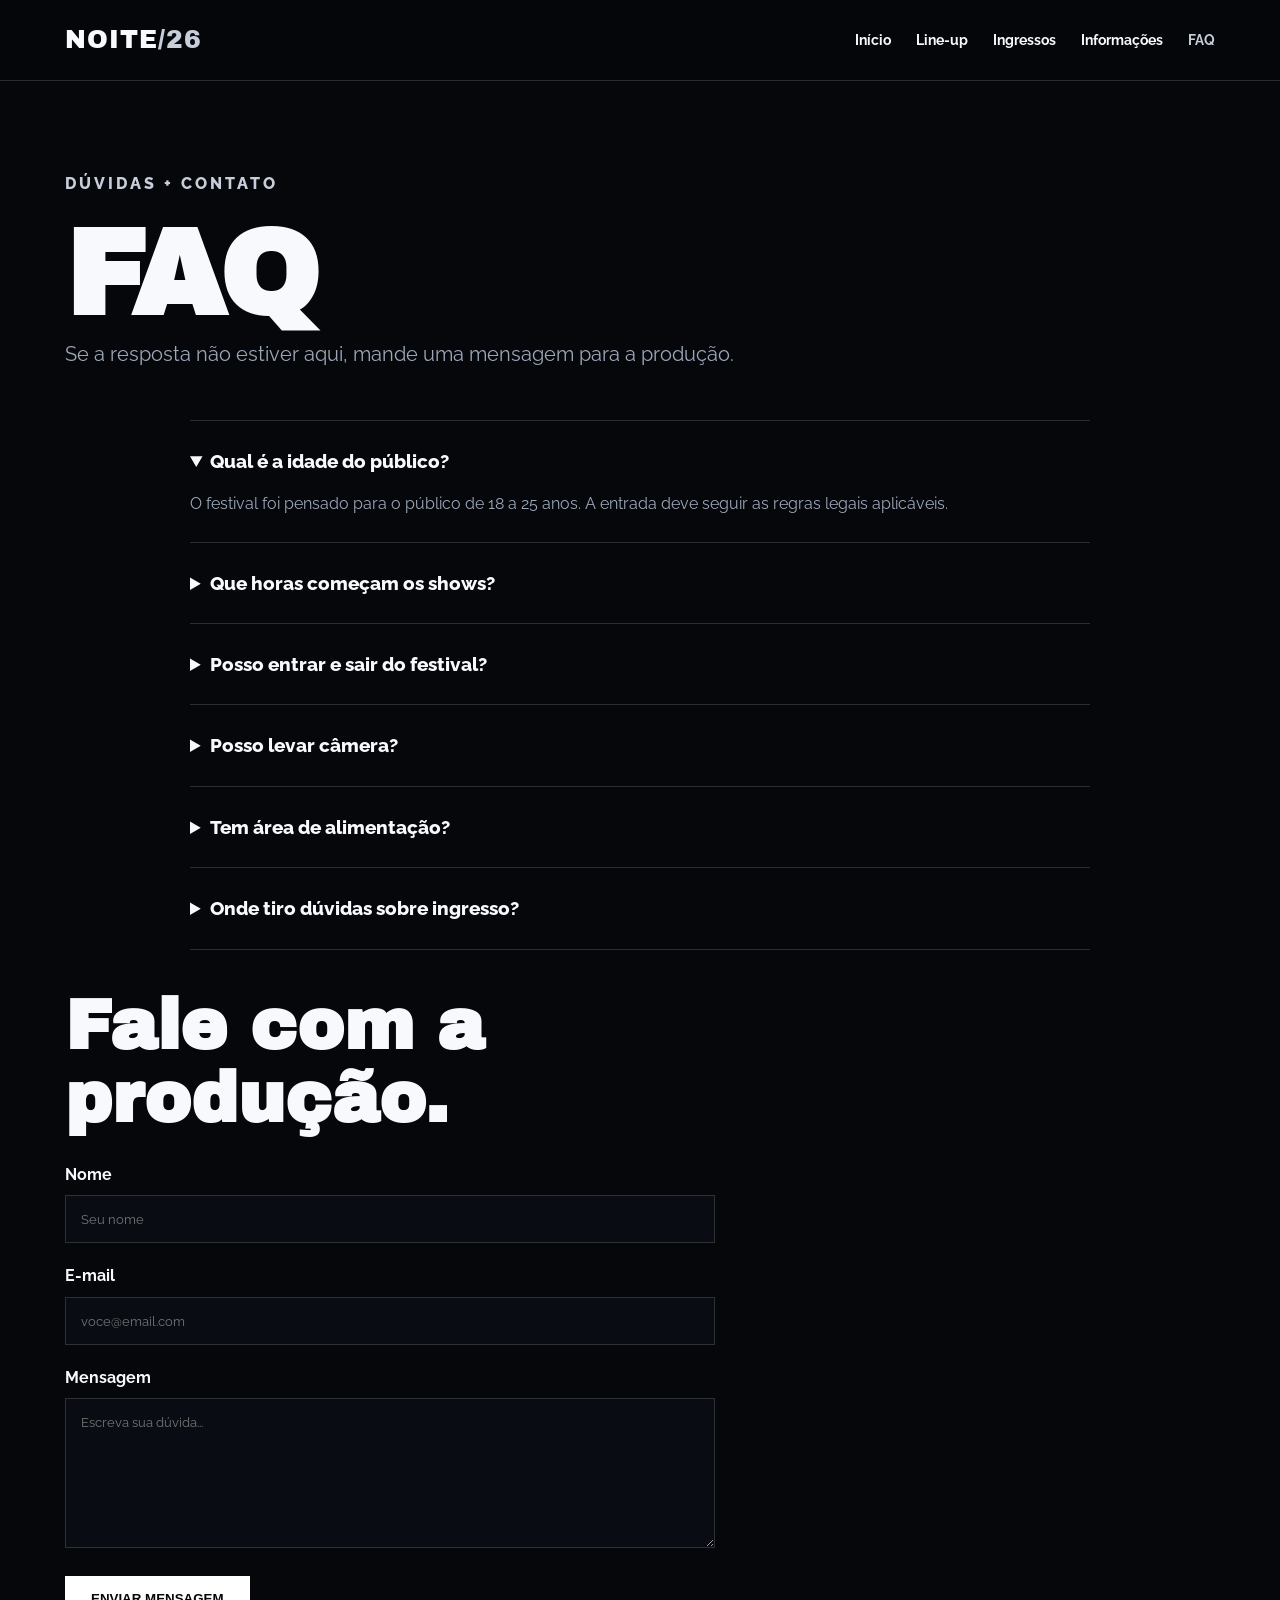
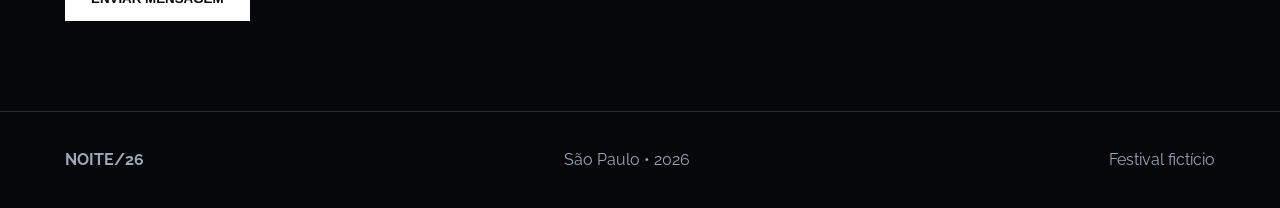
==== coisas/faq.html @ 805ce7ec "Initial commit" ====
<!DOCTYPE html>
<html lang="pt-BR">

<head>
    <meta charset="UTF-8">
    <meta name="viewport" content="width=device-width, initial-scale=1.0">

    <title>FAQ — NOITE/26</title>

    <link rel="stylesheet" href="../style.css">
</head>

<body>

<header>
    <nav class="navbar">

        <a href="index.html" class="logo">
            NOITE<span>/26</span>
        </a>

        <ul class="menu">
            <li><a href="index.html">Início</a></li>
            <li><a href="lineup.html">Line-up</a></li>
            <li><a href="ingressos.html">Ingressos</a></li>
            <li><a href="informacoes.html">Informações</a></li>
            <li><a href="faq.html" class="ativo">FAQ</a></li>
        </ul>

    </nav>
</header>


<main>

<section>

    <div class="container">

        <p class="kicker">
            Dúvidas + contato
        </p>

        <h1>FAQ</h1>

        <p class="texto-destaque">
            Se a resposta não estiver aqui,
            mande uma mensagem para a produção.
        </p>


        <div class="faq">

            <details open>

                <summary>
                    Qual é a idade do público?
                </summary>

                <p>
                    O festival foi pensado para o público
                    de 18 a 25 anos. A entrada deve seguir
                    as regras legais aplicáveis.
                </p>

            </details>


            <details>

                <summary>
                    Que horas começam os shows?
                </summary>

                <p>
                    Os portões abrem às 22h.
                    A programação musical começa às 23h
                    e segue pela madrugada.
                </p>

            </details>


            <details>

                <summary>
                    Posso entrar e sair do festival?
                </summary>

                <p>
                    A política de reentrada depende do tipo
                    de ingresso e das orientações da produção.
                </p>

            </details>


            <details>

                <summary>
                    Posso levar câmera?
                </summary>

                <p>
                    Celulares e câmeras pequenas são permitidos,
                    respeitando as regras do espaço.
                </p>

            </details>


            <details>

                <summary>
                    Tem área de alimentação?
                </summary>

                <p>
                    Sim. Haverá uma área de alimentação
                    com diferentes opções durante o evento.
                </p>

            </details>


            <details>

                <summary>
                    Onde tiro dúvidas sobre ingresso?
                </summary>

                <p>
                    Use o formulário abaixo para enviar
                    sua pergunta.
                </p>

            </details>

        </div>


        <div class="formulario">

            <h2>Fale com a produção.</h2>

            <div class="campo">

                <label for="nome">
                    Nome
                </label>

                <input
                    type="text"
                    id="nome"
                    placeholder="Seu nome"
                >

            </div>


            <div class="campo">

                <label for="email">
                    E-mail
                </label>

                <input
                    type="email"
                    id="email"
                    placeholder="voce@email.com"
                >

            </div>


            <div class="campo">

                <label for="mensagem">
                    Mensagem
                </label>

                <textarea
                    id="mensagem"
                    placeholder="Escreva sua dúvida..."
                ></textarea>

            </div>


            <button class="btn btn-branco" type="button">
                Enviar mensagem
            </button>

        </div>

    </div>

</section>

</main>


<footer>

    <div class="footer-conteudo">
        <strong>NOITE/26</strong>
        <span>São Paulo • 2026</span>
        <span>Festival fictício</span>
    </div>

</footer>

</body>
</html>
---- style.css ----
@import url('https://fonts.googleapis.com/css2?family=Archivo+Black&family=Raleway:wght@400;500;600;700;800&family=Roboto:wght@400;500;700&display=swap');

* {
    margin: 0;
    padding: 0;
    box-sizing: border-box;
}

:root {
    --azul: #071a3a;
    --azul-claro: #102f60;
    --preto: #05070b;
    --branco: #f7f9fc;
    --prata: #c7ced9;
    --cinza: #9ca7b8;
    --borda: rgba(255,255,255,0.15);
}

html {
    scroll-behavior: smooth;
}

body {
    background: var(--preto);
    color: var(--branco);
    font-family: 'Raleway', sans-serif;
    line-height: 1.6;
}

a {
    color: inherit;
    text-decoration: none;
}

img {
    max-width: 100%;
    display: block;
}

/* ================= HEADER ================= */

header {
    width: 100%;
    background: rgba(5, 7, 11, 0.95);
    border-bottom: 1px solid var(--borda);
    position: sticky;
    top: 0;
    z-index: 1000;
}

.navbar {
    max-width: 1200px;
    min-height: 80px;
    margin: auto;
    padding: 0 25px;

    display: flex;
    align-items: center;
    justify-content: space-between;
    gap: 30px;
}

.logo {
    font-family: 'Archivo Black', sans-serif;
    font-size: 25px;
    letter-spacing: 1px;
}

.logo span {
    color: var(--prata);
}

.menu {
    display: flex;
    align-items: center;
    gap: 25px;
    list-style: none;
}

.menu a {
    font-size: 14px;
    font-weight: 700;
    transition: .3s;
}

.menu a:hover,
.menu a.ativo {
    color: var(--prata);
}

/* ================= GERAL ================= */

.container {
    width: min(1150px, 90%);
    margin: auto;
}

section {
    padding: 90px 0;
}

h1,
h2,
h3 {
    font-family: 'Archivo Black', sans-serif;
    line-height: 1.05;
}

h1 {
    font-size: clamp(55px, 10vw, 120px);
    letter-spacing: -3px;
}

h2 {
    font-size: clamp(38px, 6vw, 70px);
    margin-bottom: 25px;
}

h3 {
    font-size: 25px;
    margin-bottom: 12px;
}

p {
    color: var(--cinza);
}

.texto-destaque {
    font-size: 20px;
    max-width: 700px;
}

.kicker {
    color: var(--prata);
    text-transform: uppercase;
    font-weight: 800;
    letter-spacing: 3px;
    margin-bottom: 15px;
}

/* ================= BOTÕES ================= */

.btn {
    display: inline-block;
    padding: 14px 25px;
    border: 1px solid white;
    text-transform: uppercase;
    font-weight: 800;
    transition: .3s;
}

.btn:hover {
    background: white;
    color: var(--preto);
}

.btn-branco {
    background: white;
    color: var(--preto);
}

/* ================= HOME ================= */

.hero {
    min-height: calc(100vh - 80px);

    display: flex;
    align-items: flex-end;

    background:
        linear-gradient(90deg, rgba(0,0,0,.85), rgba(7,26,58,.25)),
        radial-gradient(circle at 75% 25%, #234f91, transparent 35%),
        linear-gradient(135deg, #02040a, #071a3a 60%, #080b11);
}

.hero-conteudo {
    width: min(1150px, 90%);
    margin: auto;
    padding: 100px 0 80px;
}

.hero h1 {
    margin-bottom: 25px;
}

.hero h1 span {
    color: var(--prata);
}

.hero-descricao {
    max-width: 680px;
    font-size: 21px;
}

.informacoes-hero {
    display: flex;
    gap: 12px;
    flex-wrap: wrap;
    margin: 30px 0;
}

.tag {
    border: 1px solid var(--borda);
    padding: 8px 14px;
    color: var(--prata);
}

/* ================= CARDS ================= */

.cards {
    display: grid;
    grid-template-columns: repeat(3, 1fr);
    gap: 25px;
}

.card {
    border: 1px solid var(--borda);
    background: rgba(255,255,255,.03);
    padding: 30px;
    transition: .3s;
}

.card:hover {
    transform: translateY(-5px);
    border-color: rgba(255,255,255,.4);
}

.numero {
    color: var(--prata);
    font-weight: 800;
    letter-spacing: 2px;
    margin-bottom: 20px;
}

/* ================= ARTISTAS ================= */

.artistas {
    display: grid;
    grid-template-columns: repeat(4, 1fr);
    gap: 20px;
}

.artista {
    border: 1px solid var(--borda);
    overflow: hidden;
    background: #090c13;
}

.artista-imagem {
    height: 330px;

    display: flex;
    align-items: flex-end;

    padding: 20px;

    background:
        radial-gradient(circle at 70% 25%, #c7ced9, transparent 15%),
        linear-gradient(145deg, #03050a, #0c2e62 55%, #07101f);
}

.artista:nth-child(2) .artista-imagem {
    background:
        linear-gradient(135deg, #020306, #123a78, #9ca7b8);
}

.artista:nth-child(3) .artista-imagem {
    background:
        radial-gradient(circle, #c7ced9, #173d77 30%, #02040a 70%);
}

.artista:nth-child(4) .artista-imagem {
    background:
        linear-gradient(125deg, #02040a, #315b91, #05070b);
}

.artista-imagem span {
    font-family: 'Archivo Black';
    font-size: 25px;
}

.artista-info {
    padding: 20px;
}

.artista-info p {
    font-size: 14px;
}

/* ================= HORÁRIOS ================= */

.programacao {
    border-top: 1px solid var(--borda);
}

.horario {
    display: grid;
    grid-template-columns: 130px 1fr;
    border-bottom: 1px solid var(--borda);
}

.horario div {
    padding: 20px;
}

.hora {
    font-family: 'Archivo Black';
    font-size: 22px;
    color: var(--prata);
}

/* ================= INGRESSOS ================= */

.ingressos {
    display: grid;
    grid-template-columns: repeat(3, 1fr);
    gap: 25px;
}

.ingresso {
    border: 1px solid var(--borda);
    padding: 35px;
}

.ingresso-destaque {
    background: var(--azul);
    border-color: var(--prata);
}

.preco {
    font-family: 'Archivo Black';
    font-size: 38px;
    margin: 25px 0;
}

/* ================= INFORMAÇÕES ================= */

.info-grid {
    display: grid;
    grid-template-columns: 1fr 1fr;
    gap: 60px;
    align-items: center;
}

.mapa {
    min-height: 400px;
    border: 1px solid var(--borda);

    display: flex;
    align-items: center;
    justify-content: center;

    background:
        linear-gradient(90deg, transparent 49%, rgba(255,255,255,.15) 50%, transparent 51%),
        linear-gradient(0deg, transparent 49%, rgba(255,255,255,.15) 50%, transparent 51%),
        #0a0e17;

    background-size: 100px 100px;
}

.mapa span {
    border: 2px solid white;
    padding: 15px 25px;
    font-weight: 800;
}

.lista {
    list-style: none;
    margin-top: 25px;
}

.lista li {
    padding: 15px 0;
    border-bottom: 1px solid var(--borda);
    color: var(--cinza);
}

.aviso {
    border-left: 3px solid white;
    padding: 20px;
    margin: 25px 0;
    background: rgba(255,255,255,.05);
}

/* ================= FAQ ================= */

.faq {
    max-width: 900px;
    margin: 50px auto 0;
}

details {
    border-top: 1px solid var(--borda);
    padding: 25px 0;
}

details:last-child {
    border-bottom: 1px solid var(--borda);
}

summary {
    cursor: pointer;
    font-size: 19px;
    font-weight: 800;
}

details p {
    padding-top: 15px;
}

/* ================= FORMULÁRIO ================= */

.formulario {
    max-width: 650px;
    margin-top: 40px;
}

.campo {
    margin-bottom: 20px;
}

.campo label {
    display: block;
    margin-bottom: 8px;
    font-weight: 700;
}

.campo input,
.campo textarea {
    width: 100%;
    padding: 15px;

    background: #090c13;
    color: white;

    border: 1px solid var(--borda);
    outline: none;

    font-family: 'Raleway';
}

.campo textarea {
    min-height: 150px;
    resize: vertical;
}

/* ================= FOOTER ================= */

footer {
    border-top: 1px solid var(--borda);
    padding: 35px 0;
    color: var(--cinza);
}

.footer-conteudo {
    width: min(1150px, 90%);
    margin: auto;

    display: flex;
    justify-content: space-between;
    gap: 20px;
    flex-wrap: wrap;
}

/* ================= RESPONSIVO ================= */

@media (max-width: 900px) {

    .navbar {
        flex-direction: column;
        padding: 20px;
    }

    .menu {
        justify-content: center;
        gap: 14px;
    }

    .cards,
    .artistas,
    .ingressos,
    .info-grid {
        grid-template-columns: 1fr 1fr;
    }
}

@media (max-width: 600px) {

    section {
        padding: 65px 0;
    }

    .cards,
    .artistas,
    .ingressos,
    .info-grid {
        grid-template-columns: 1fr;
    }

    .menu {
        gap: 10px;
    }

    .menu a {
        font-size: 12px;
    }

    .hero {
        min-height: 90vh;
    }

    .hero-conteudo {
        padding-bottom: 50px;
    }

    h1 {
        font-size: 55px;
    }

    .horario {
        grid-template-columns: 80px 1fr;
    }
}
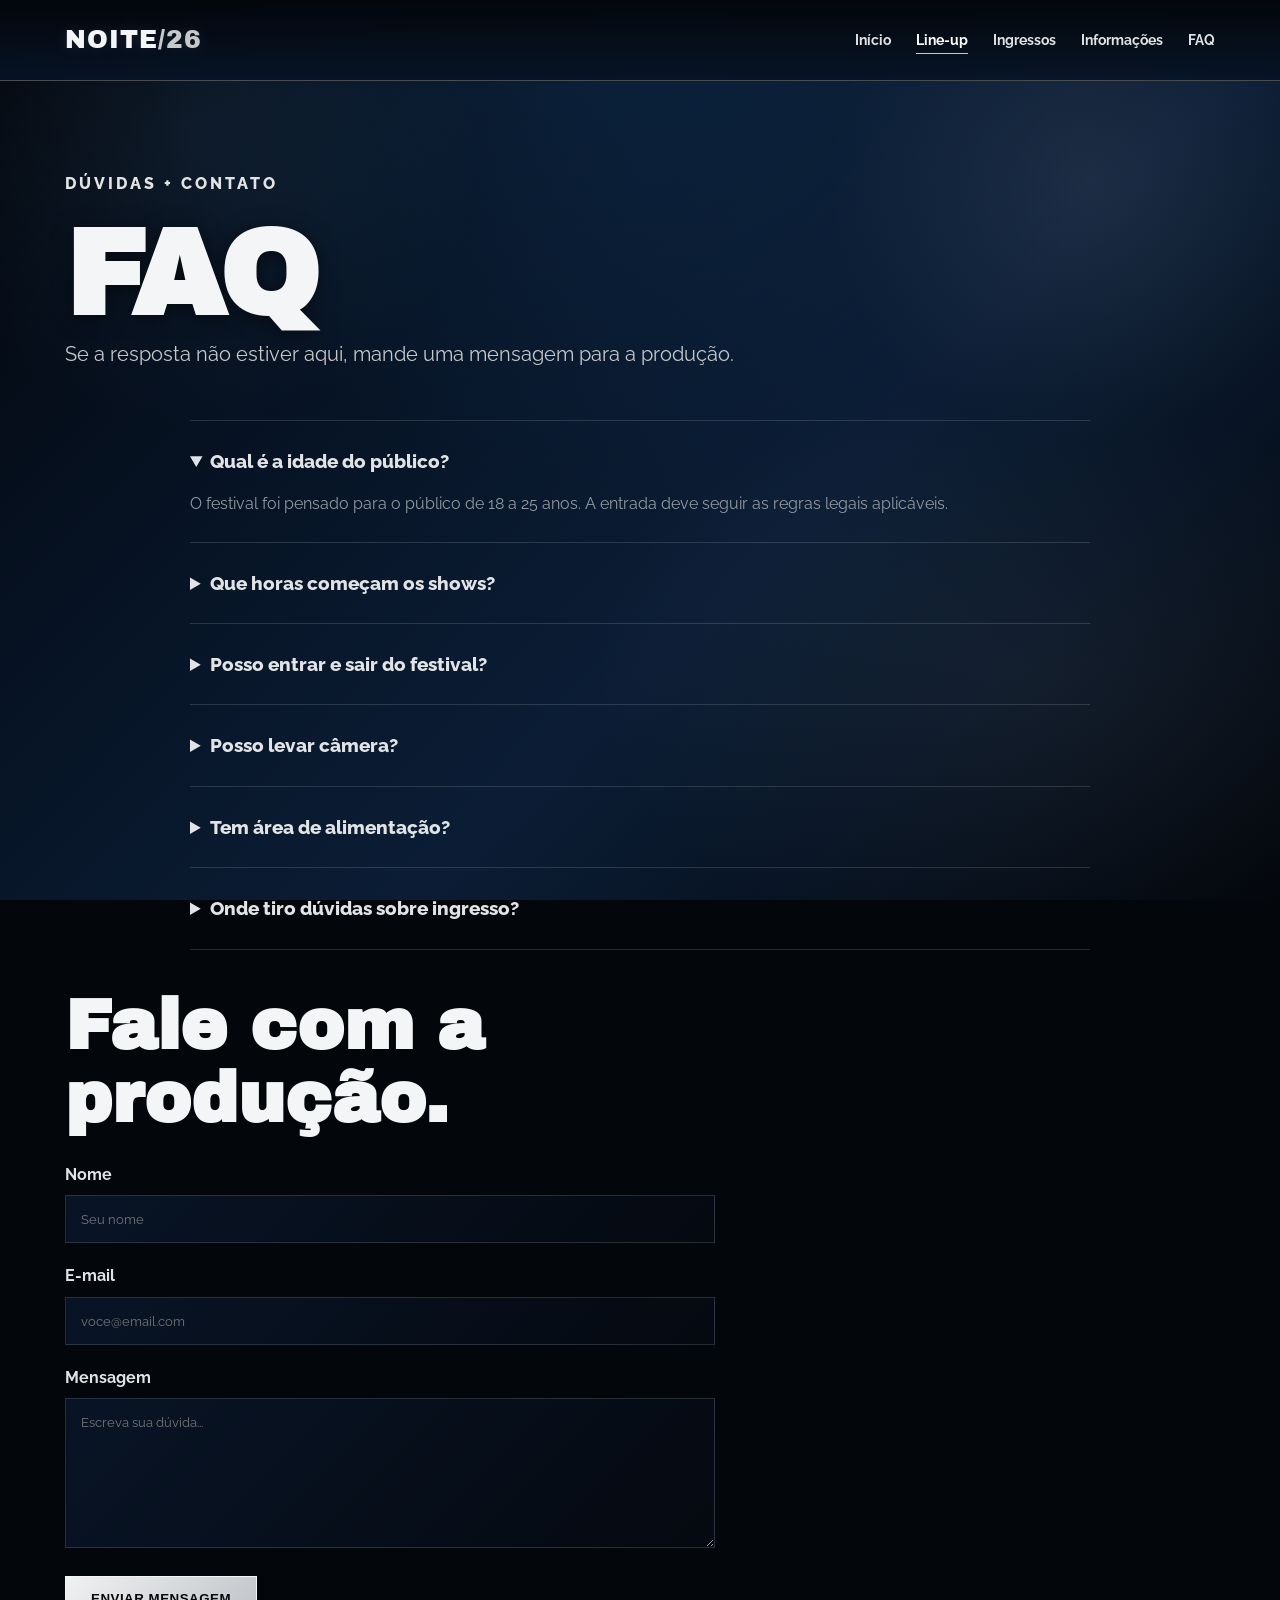
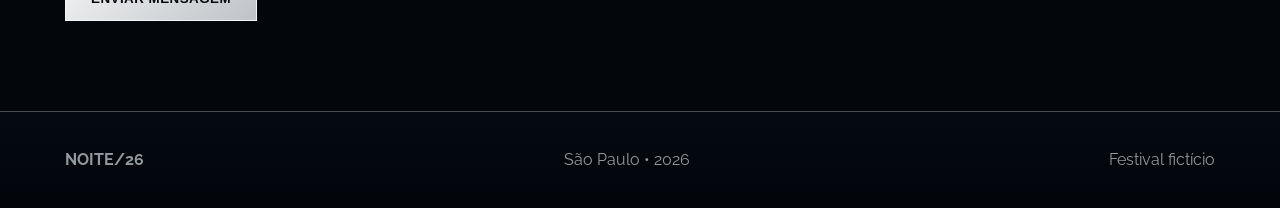
==== commit a28b91bd: "Segundo commit" ====
--- a/coisas/faq.html
+++ b/coisas/faq.html
@@ -20,11 +20,11 @@
         </a>
 
         <ul class="menu">
-            <li><a href="index.html">Início</a></li>
-            <li><a href="lineup.html">Line-up</a></li>
-            <li><a href="ingressos.html">Ingressos</a></li>
-            <li><a href="informacoes.html">Informações</a></li>
-            <li><a href="faq.html" class="ativo">FAQ</a></li>
+            <li><a href="../index.html">Início</a></li>
+            <li><a href="../coisas/lineup.html" class="ativo">Line-up</a></li>
+            <li><a href="../coisas/ingressos.html">Ingressos</a></li>
+            <li><a href="../coisas/informacoes.html">Informações</a></li>
+            <li><a href="faq.html">FAQ</a></li>
         </ul>
 
     </nav>
--- a/style.css
+++ b/style.css
@@ -1,4 +1,39 @@
 @import url('https://fonts.googleapis.com/css2?family=Archivo+Black&family=Raleway:wght@400;500;600;700;800&family=Roboto:wght@400;500;700&display=swap');
+
+
+/* =====================================================
+   PALETA DE CORES
+===================================================== */
+
+:root {
+
+    /* AZUIS */
+    --azul-noite: #071426;
+    --azul-profundo: #0b1d35;
+    --azul-petroleo: #102b48;
+    --azul-reflexo: #173b61;
+    --azul-claro: #28547d;
+
+    /* NEUTROS */
+    --preto: #03060b;
+    --preto-azulado: #060c15;
+
+    --branco: #f4f5f6;
+    --prata: #c6c8ca;
+    --prata-clara: #e1e3e4;
+
+    --cinza: #9299a2;
+    --cinza-escuro: #565d66;
+
+    /* BORDAS */
+    --borda: rgba(210, 220, 230, 0.16);
+    --borda-prata: rgba(220, 225, 230, 0.32);
+}
+
+
+/* =====================================================
+   RESET
+===================================================== */
 
 * {
     margin: 0;
@@ -6,518 +41,1363 @@
     box-sizing: border-box;
 }
 
-:root {
-    --azul: #071a3a;
-    --azul-claro: #102f60;
-    --preto: #05070b;
-    --branco: #f7f9fc;
-    --prata: #c7ced9;
-    --cinza: #9ca7b8;
-    --borda: rgba(255,255,255,0.15);
-}
 
 html {
     scroll-behavior: smooth;
 }
 
+
 body {
-    background: var(--preto);
+
     color: var(--branco);
+
     font-family: 'Raleway', sans-serif;
+
     line-height: 1.6;
-}
+
+    background-color: var(--preto);
+
+    /*
+       TEXTURA PRINCIPAL
+    */
+
+    background-image:
+
+        radial-gradient(
+            circle at 15% 15%,
+            rgba(74, 116, 155, 0.14),
+            transparent 22%
+        ),
+
+        radial-gradient(
+            circle at 85% 20%,
+            rgba(150, 165, 180, 0.12),
+            transparent 20%
+        ),
+
+        radial-gradient(
+            circle at 50% 0%,
+            rgba(15, 48, 82, 0.55),
+            transparent 45%
+        ),
+
+        radial-gradient(
+            ellipse at 80% 75%,
+            rgba(180, 190, 200, 0.07),
+            transparent 30%
+        ),
+
+        linear-gradient(
+            135deg,
+            #02050a 0%,
+            #071426 35%,
+            #0b1d35 60%,
+            #03060b 100%
+        );
+
+    background-attachment: fixed;
+
+    overflow-x: hidden;
+}
+
+
+/*
+   TEXTURA DE GRANULAÇÃO
+*/
+
+body::before {
+
+    content: "";
+
+    position: fixed;
+
+    inset: 0;
+
+    pointer-events: none;
+
+    z-index: 9999;
+
+    opacity: .16;
+
+    background-image:
+
+        repeating-linear-gradient(
+            0deg,
+            rgba(255,255,255,.025) 0px,
+            rgba(255,255,255,.025) 1px,
+            transparent 1px,
+            transparent 4px
+        );
+
+    mix-blend-mode: overlay;
+}
+
 
 a {
     color: inherit;
     text-decoration: none;
 }
 
+
 img {
     max-width: 100%;
     display: block;
 }
 
-/* ================= HEADER ================= */
+
+/* =====================================================
+   HEADER
+===================================================== */
 
 header {
+
     width: 100%;
-    background: rgba(5, 7, 11, 0.95);
-    border-bottom: 1px solid var(--borda);
+
     position: sticky;
+
     top: 0;
+
     z-index: 1000;
-}
+
+    background:
+
+        linear-gradient(
+            180deg,
+            rgba(3, 6, 11, .98),
+            rgba(7, 20, 38, .94)
+        );
+
+    border-bottom: 1px solid var(--borda-prata);
+
+    backdrop-filter: blur(14px);
+}
+
 
 .navbar {
+
     max-width: 1200px;
+
     min-height: 80px;
+
     margin: auto;
+
     padding: 0 25px;
 
     display: flex;
+
     align-items: center;
+
     justify-content: space-between;
+
     gap: 30px;
 }
 
+
 .logo {
+
     font-family: 'Archivo Black', sans-serif;
+
     font-size: 25px;
+
     letter-spacing: 1px;
-}
+
+    color: var(--branco);
+
+    text-shadow:
+        0 0 15px rgba(200, 210, 220, .12);
+}
+
 
 .logo span {
+
     color: var(--prata);
-}
+
+}
+
 
 .menu {
+
     display: flex;
+
     align-items: center;
+
     gap: 25px;
+
     list-style: none;
 }
 
+
 .menu a {
+
     font-size: 14px;
+
     font-weight: 700;
+
+    color: var(--prata-clara);
+
     transition: .3s;
-}
+
+}
+
 
 .menu a:hover,
 .menu a.ativo {
-    color: var(--prata);
-}
-
-/* ================= GERAL ================= */
+
+    color: white;
+
+}
+
+
+.menu a.ativo {
+
+    border-bottom: 1px solid var(--prata);
+
+    padding-bottom: 5px;
+
+}
+
+
+/* =====================================================
+   GERAL
+===================================================== */
 
 .container {
+
     width: min(1150px, 90%);
+
     margin: auto;
-}
+
+}
+
 
 section {
+
     padding: 90px 0;
-}
+
+}
+
+
+section:nth-of-type(even) {
+
+    background:
+
+        linear-gradient(
+            135deg,
+            rgba(8, 25, 46, .85),
+            rgba(4, 10, 18, .95)
+        );
+
+}
+
 
 h1,
 h2,
 h3 {
+
     font-family: 'Archivo Black', sans-serif;
+
     line-height: 1.05;
-}
+
+    color: var(--branco);
+
+}
+
 
 h1 {
+
     font-size: clamp(55px, 10vw, 120px);
+
     letter-spacing: -3px;
-}
+
+    text-shadow:
+        0 3px 20px rgba(0, 0, 0, .5);
+}
+
 
 h2 {
+
     font-size: clamp(38px, 6vw, 70px);
+
     margin-bottom: 25px;
-}
+
+}
+
 
 h3 {
+
     font-size: 25px;
+
     margin-bottom: 12px;
-}
+
+}
+
 
 p {
+
     color: var(--cinza);
-}
+
+}
+
 
 .texto-destaque {
+
     font-size: 20px;
+
     max-width: 700px;
-}
+
+    color: var(--prata);
+
+}
+
 
 .kicker {
+
+    color: var(--prata-clara);
+
+    text-transform: uppercase;
+
+    font-weight: 800;
+
+    letter-spacing: 3px;
+
+    margin-bottom: 15px;
+
+}
+
+
+/* =====================================================
+   BOTÕES
+===================================================== */
+
+.btn {
+
+    display: inline-block;
+
+    padding: 14px 25px;
+
+    border: 1px solid var(--prata-clara);
+
+    text-transform: uppercase;
+
+    font-weight: 800;
+
+    letter-spacing: .5px;
+
+    transition: .3s;
+
+    background:
+
+        linear-gradient(
+            135deg,
+            rgba(255,255,255,.04),
+            rgba(180,190,200,.08)
+        );
+
+}
+
+
+.btn:hover {
+
+    background: var(--prata-clara);
+
+    color: var(--preto);
+
+    box-shadow:
+        0 0 25px rgba(200, 210, 220, .15);
+
+}
+
+
+.btn-branco {
+
+    background:
+
+        linear-gradient(
+            135deg,
+            #f0f1f2,
+            #bfc3c7
+        );
+
+    color: #05070b;
+
+    border-color: #f4f5f6;
+
+}
+
+
+/* =====================================================
+   HOME / HERO
+===================================================== */
+
+.hero {
+
+    min-height: calc(100vh - 80px);
+
+    display: flex;
+
+    align-items: flex-end;
+
+    position: relative;
+
+    overflow: hidden;
+
+    background:
+
+        radial-gradient(
+            ellipse at 75% 20%,
+            rgba(180,195,210,.22),
+            transparent 15%
+        ),
+
+        radial-gradient(
+            ellipse at 70% 70%,
+            rgba(19,59,96,.65),
+            transparent 45%
+        ),
+
+        linear-gradient(
+            125deg,
+            #020409 0%,
+            #071426 42%,
+            #0c2947 70%,
+            #02050a 100%
+        );
+
+}
+
+
+/*
+   REFLEXO METÁLICO DO HERO
+*/
+
+.hero::before {
+
+    content: "";
+
+    position: absolute;
+
+    width: 700px;
+
+    height: 700px;
+
+    right: -250px;
+
+    top: -200px;
+
+    border-radius: 50%;
+
+    background:
+
+        radial-gradient(
+            circle,
+            rgba(210,220,230,.14),
+            transparent 65%
+        );
+
+    filter: blur(20px);
+
+}
+
+
+.hero::after {
+
+    content: "";
+
+    position: absolute;
+
+    inset: 0;
+
+    background:
+
+        repeating-linear-gradient(
+            135deg,
+            transparent 0px,
+            transparent 90px,
+            rgba(190,200,210,.025) 91px,
+            transparent 93px
+        );
+
+    pointer-events: none;
+
+}
+
+
+.hero-conteudo {
+
+    width: min(1150px, 90%);
+
+    margin: auto;
+
+    padding: 100px 0 80px;
+
+    position: relative;
+
+    z-index: 2;
+
+}
+
+
+.hero h1 {
+
+    margin-bottom: 25px;
+
+}
+
+
+.hero h1 span {
+
     color: var(--prata);
-    text-transform: uppercase;
+
+    text-shadow:
+        0 0 30px rgba(190,200,210,.12);
+
+}
+
+
+.hero-descricao {
+
+    max-width: 680px;
+
+    font-size: 21px;
+
+    color: var(--prata);
+
+}
+
+
+.informacoes-hero {
+
+    display: flex;
+
+    gap: 12px;
+
+    flex-wrap: wrap;
+
+    margin: 30px 0;
+
+}
+
+
+.tag {
+
+    border: 1px solid var(--borda-prata);
+
+    padding: 8px 14px;
+
+    color: var(--prata-clara);
+
+    background:
+        rgba(7,20,38,.55);
+
+    backdrop-filter: blur(5px);
+
+}
+
+
+/* =====================================================
+   CARDS
+===================================================== */
+
+.cards {
+
+    display: grid;
+
+    grid-template-columns: repeat(3, 1fr);
+
+    gap: 25px;
+
+}
+
+
+.card {
+
+    position: relative;
+
+    overflow: hidden;
+
+    border: 1px solid var(--borda);
+
+    background:
+
+        linear-gradient(
+            145deg,
+            rgba(16,43,72,.75),
+            rgba(3,7,13,.92)
+        );
+
+    padding: 30px;
+
+    transition: .3s;
+
+}
+
+
+.card::before {
+
+    content: "";
+
+    position: absolute;
+
+    width: 180px;
+
+    height: 180px;
+
+    top: -100px;
+
+    right: -80px;
+
+    border-radius: 50%;
+
+    background:
+
+        radial-gradient(
+            circle,
+            rgba(210,220,230,.13),
+            transparent 70%
+        );
+
+}
+
+
+.card:hover {
+
+    transform: translateY(-5px);
+
+    border-color: var(--borda-prata);
+
+    box-shadow:
+        0 15px 50px rgba(0,0,0,.3);
+
+}
+
+
+.numero {
+
+    color: var(--prata-clara);
+
     font-weight: 800;
-    letter-spacing: 3px;
-    margin-bottom: 15px;
-}
-
-/* ================= BOTÕES ================= */
-
-.btn {
-    display: inline-block;
-    padding: 14px 25px;
-    border: 1px solid white;
-    text-transform: uppercase;
+
+    letter-spacing: 2px;
+
+    margin-bottom: 20px;
+
+}
+
+
+/* =====================================================
+   ARTISTAS / LINE-UP
+===================================================== */
+
+.artistas {
+
+    display: grid;
+
+    grid-template-columns: repeat(4, 1fr);
+
+    gap: 20px;
+
+}
+
+
+.artista {
+
+    border: 1px solid var(--borda);
+
+    overflow: hidden;
+
+    background: var(--preto-azulado);
+
+    transition: .3s;
+
+}
+
+
+.artista:hover {
+
+    border-color: var(--borda-prata);
+
+    transform: translateY(-5px);
+
+    box-shadow:
+        0 15px 40px rgba(0,0,0,.35);
+
+}
+
+
+/*
+   ÁREA DAS FOTOS
+*/
+
+.artista-imagem {
+
+    height: 330px;
+
+    position: relative;
+
+    overflow: hidden;
+
+    background: var(--azul-noite);
+
+}
+
+
+/*
+   IMAGENS DOS ARTISTAS
+
+   Os arquivos precisam estar em:
+
+   img/artista1.webp
+   img/artista2.webp
+   img/artista3.jpeg
+   img/artista4.jpeg
+*/
+
+.artista-imagem img {
+
+    width: 100%;
+
+    height: 100%;
+
+    object-fit: cover;
+
+    object-position: center;
+
+    display: block;
+
+    transition:
+        transform .5s ease,
+        filter .5s ease;
+
+}
+
+
+/*
+   ZOOM NO HOVER
+*/
+
+.artista:hover .artista-imagem img {
+
+    transform: scale(1.06);
+
+    filter: brightness(1.08);
+
+}
+
+
+/*
+   SOMBRA NA PARTE INFERIOR
+   PARA DEIXAR O TEXTO MAIS LEGÍVEL
+*/
+
+.artista-imagem::after {
+
+    content: "";
+
+    position: absolute;
+
+    inset: 0;
+
+    background:
+
+        linear-gradient(
+            180deg,
+            transparent 50%,
+            rgba(3, 6, 11, .75) 100%
+        );
+
+    pointer-events: none;
+
+}
+
+
+/*
+   CASO VOCÊ USE <span> DENTRO DA FOTO
+*/
+
+.artista-imagem span {
+
+    position: absolute;
+
+    z-index: 2;
+
+    bottom: 20px;
+
+    left: 20px;
+
+    font-family: 'Archivo Black', sans-serif;
+
+    font-size: 25px;
+
+}
+
+
+/*
+   INFORMAÇÕES DOS ARTISTAS
+*/
+
+.artista-info {
+
+    padding: 20px;
+
+    background:
+
+        linear-gradient(
+            145deg,
+            rgba(16,43,72,.55),
+            rgba(3,7,13,.95)
+        );
+
+}
+
+
+.artista-info h3 {
+
+    margin-bottom: 7px;
+
+}
+
+
+.artista-info p {
+
+    font-size: 14px;
+
+    color: var(--cinza);
+
+}
+
+
+/* =====================================================
+   PROGRAMAÇÃO
+===================================================== */
+
+.programacao {
+
+    border-top: 1px solid var(--borda-prata);
+
+}
+
+
+.horario {
+
+    display: grid;
+
+    grid-template-columns: 130px 1fr;
+
+    border-bottom: 1px solid var(--borda);
+
+}
+
+
+.horario div {
+
+    padding: 20px;
+
+}
+
+
+.hora {
+
+    font-family: 'Archivo Black';
+
+    font-size: 22px;
+
+    color: var(--prata-clara);
+
+}
+
+
+/* =====================================================
+   INGRESSOS
+===================================================== */
+
+.ingressos {
+
+    display: grid;
+
+    grid-template-columns: repeat(3, 1fr);
+
+    gap: 25px;
+
+}
+
+
+.ingresso {
+
+    border: 1px solid var(--borda);
+
+    padding: 35px;
+
+    background:
+
+        linear-gradient(
+            145deg,
+            rgba(12,35,59,.75),
+            rgba(3,7,12,.95)
+        );
+
+}
+
+
+.ingresso-destaque {
+
+    background:
+
+        linear-gradient(
+            145deg,
+            #102f50,
+            #071426
+        );
+
+    border-color: var(--prata);
+
+    box-shadow:
+        inset 0 0 50px rgba(190,200,210,.05);
+
+}
+
+
+.preco {
+
+    font-family: 'Archivo Black';
+
+    font-size: 38px;
+
+    margin: 25px 0;
+
+    color: var(--prata-clara);
+
+}
+
+
+/* =====================================================
+   INFORMAÇÕES
+===================================================== */
+
+.info-grid {
+
+    display: grid;
+
+    grid-template-columns: 1fr 1fr;
+
+    gap: 60px;
+
+    align-items: center;
+
+}
+
+
+.mapa {
+
+    min-height: 400px;
+
+    border: 1px solid var(--borda-prata);
+
+    display: flex;
+
+    align-items: center;
+
+    justify-content: center;
+
+    position: relative;
+
+    overflow: hidden;
+
+    background:
+
+        linear-gradient(
+            90deg,
+            transparent 48%,
+            rgba(190,200,210,.12) 49%,
+            rgba(190,200,210,.12) 51%,
+            transparent 52%
+        ),
+
+        linear-gradient(
+            0deg,
+            transparent 48%,
+            rgba(190,200,210,.12) 49%,
+            rgba(190,200,210,.12) 51%,
+            transparent 52%
+        ),
+
+        #081a2f;
+
+    background-size: 80px 80px;
+
+}
+
+
+.mapa::after {
+
+    content: "";
+
+    position: absolute;
+
+    inset: 0;
+
+    background:
+
+        radial-gradient(
+            circle at center,
+            rgba(220,225,230,.15),
+            transparent 25%
+        );
+
+}
+
+
+.mapa span {
+
+    position: relative;
+
+    z-index: 2;
+
+    border: 1px solid var(--prata-clara);
+
+    padding: 15px 25px;
+
     font-weight: 800;
-    transition: .3s;
-}
-
-.btn:hover {
-    background: white;
-    color: var(--preto);
-}
-
-.btn-branco {
-    background: white;
-    color: var(--preto);
-}
-
-/* ================= HOME ================= */
-
-.hero {
-    min-height: calc(100vh - 80px);
-
-    display: flex;
-    align-items: flex-end;
-
-    background:
-        linear-gradient(90deg, rgba(0,0,0,.85), rgba(7,26,58,.25)),
-        radial-gradient(circle at 75% 25%, #234f91, transparent 35%),
-        linear-gradient(135deg, #02040a, #071a3a 60%, #080b11);
-}
-
-.hero-conteudo {
-    width: min(1150px, 90%);
-    margin: auto;
-    padding: 100px 0 80px;
-}
-
-.hero h1 {
-    margin-bottom: 25px;
-}
-
-.hero h1 span {
-    color: var(--prata);
-}
-
-.hero-descricao {
-    max-width: 680px;
-    font-size: 21px;
-}
-
-.informacoes-hero {
-    display: flex;
-    gap: 12px;
-    flex-wrap: wrap;
-    margin: 30px 0;
-}
-
-.tag {
-    border: 1px solid var(--borda);
-    padding: 8px 14px;
-    color: var(--prata);
-}
-
-/* ================= CARDS ================= */
-
-.cards {
-    display: grid;
-    grid-template-columns: repeat(3, 1fr);
-    gap: 25px;
-}
-
-.card {
-    border: 1px solid var(--borda);
-    background: rgba(255,255,255,.03);
-    padding: 30px;
-    transition: .3s;
-}
-
-.card:hover {
-    transform: translateY(-5px);
-    border-color: rgba(255,255,255,.4);
-}
-
-.numero {
-    color: var(--prata);
+
+    background: rgba(3,6,11,.8);
+
+}
+
+
+.lista {
+
+    list-style: none;
+
+    margin-top: 25px;
+
+}
+
+
+.lista li {
+
+    padding: 15px 0;
+
+    border-bottom: 1px solid var(--borda);
+
+    color: var(--cinza);
+
+}
+
+
+.aviso {
+
+    border-left: 3px solid var(--prata-clara);
+
+    padding: 20px;
+
+    margin: 25px 0;
+
+    background:
+
+        linear-gradient(
+            135deg,
+            rgba(180,190,200,.08),
+            rgba(20,45,70,.15)
+        );
+
+}
+
+
+/* =====================================================
+   FAQ
+===================================================== */
+
+.faq {
+
+    max-width: 900px;
+
+    margin: 50px auto 0;
+
+}
+
+
+details {
+
+    border-top: 1px solid var(--borda);
+
+    padding: 25px 0;
+
+}
+
+
+details:last-child {
+
+    border-bottom: 1px solid var(--borda);
+
+}
+
+
+summary {
+
+    cursor: pointer;
+
+    font-size: 19px;
+
     font-weight: 800;
-    letter-spacing: 2px;
+
+    color: var(--prata-clara);
+
+}
+
+
+details p {
+
+    padding-top: 15px;
+
+}
+
+
+/* =====================================================
+   FORMULÁRIO
+===================================================== */
+
+.formulario {
+
+    max-width: 650px;
+
+    margin-top: 40px;
+
+}
+
+
+.campo {
+
     margin-bottom: 20px;
-}
-
-/* ================= ARTISTAS ================= */
-
-.artistas {
-    display: grid;
-    grid-template-columns: repeat(4, 1fr);
-    gap: 20px;
-}
-
-.artista {
-    border: 1px solid var(--borda);
-    overflow: hidden;
-    background: #090c13;
-}
-
-.artista-imagem {
-    height: 330px;
-
-    display: flex;
-    align-items: flex-end;
-
-    padding: 20px;
-
-    background:
-        radial-gradient(circle at 70% 25%, #c7ced9, transparent 15%),
-        linear-gradient(145deg, #03050a, #0c2e62 55%, #07101f);
-}
-
-.artista:nth-child(2) .artista-imagem {
-    background:
-        linear-gradient(135deg, #020306, #123a78, #9ca7b8);
-}
-
-.artista:nth-child(3) .artista-imagem {
-    background:
-        radial-gradient(circle, #c7ced9, #173d77 30%, #02040a 70%);
-}
-
-.artista:nth-child(4) .artista-imagem {
-    background:
-        linear-gradient(125deg, #02040a, #315b91, #05070b);
-}
-
-.artista-imagem span {
-    font-family: 'Archivo Black';
-    font-size: 25px;
-}
-
-.artista-info {
-    padding: 20px;
-}
-
-.artista-info p {
-    font-size: 14px;
-}
-
-/* ================= HORÁRIOS ================= */
-
-.programacao {
-    border-top: 1px solid var(--borda);
-}
-
-.horario {
-    display: grid;
-    grid-template-columns: 130px 1fr;
-    border-bottom: 1px solid var(--borda);
-}
-
-.horario div {
-    padding: 20px;
-}
-
-.hora {
-    font-family: 'Archivo Black';
-    font-size: 22px;
-    color: var(--prata);
-}
-
-/* ================= INGRESSOS ================= */
-
-.ingressos {
-    display: grid;
-    grid-template-columns: repeat(3, 1fr);
-    gap: 25px;
-}
-
-.ingresso {
-    border: 1px solid var(--borda);
-    padding: 35px;
-}
-
-.ingresso-destaque {
-    background: var(--azul);
-    border-color: var(--prata);
-}
-
-.preco {
-    font-family: 'Archivo Black';
-    font-size: 38px;
-    margin: 25px 0;
-}
-
-/* ================= INFORMAÇÕES ================= */
-
-.info-grid {
-    display: grid;
-    grid-template-columns: 1fr 1fr;
-    gap: 60px;
-    align-items: center;
-}
-
-.mapa {
-    min-height: 400px;
-    border: 1px solid var(--borda);
-
-    display: flex;
-    align-items: center;
-    justify-content: center;
-
-    background:
-        linear-gradient(90deg, transparent 49%, rgba(255,255,255,.15) 50%, transparent 51%),
-        linear-gradient(0deg, transparent 49%, rgba(255,255,255,.15) 50%, transparent 51%),
-        #0a0e17;
-
-    background-size: 100px 100px;
-}
-
-.mapa span {
-    border: 2px solid white;
-    padding: 15px 25px;
-    font-weight: 800;
-}
-
-.lista {
-    list-style: none;
-    margin-top: 25px;
-}
-
-.lista li {
-    padding: 15px 0;
-    border-bottom: 1px solid var(--borda);
-    color: var(--cinza);
-}
-
-.aviso {
-    border-left: 3px solid white;
-    padding: 20px;
-    margin: 25px 0;
-    background: rgba(255,255,255,.05);
-}
-
-/* ================= FAQ ================= */
-
-.faq {
-    max-width: 900px;
-    margin: 50px auto 0;
-}
-
-details {
-    border-top: 1px solid var(--borda);
-    padding: 25px 0;
-}
-
-details:last-child {
-    border-bottom: 1px solid var(--borda);
-}
-
-summary {
-    cursor: pointer;
-    font-size: 19px;
-    font-weight: 800;
-}
-
-details p {
-    padding-top: 15px;
-}
-
-/* ================= FORMULÁRIO ================= */
-
-.formulario {
-    max-width: 650px;
-    margin-top: 40px;
-}
-
-.campo {
-    margin-bottom: 20px;
-}
+
+}
+
 
 .campo label {
+
     display: block;
+
     margin-bottom: 8px;
+
     font-weight: 700;
-}
+
+    color: var(--prata-clara);
+
+}
+
 
 .campo input,
 .campo textarea {
+
     width: 100%;
+
     padding: 15px;
 
-    background: #090c13;
+    background:
+
+        linear-gradient(
+            135deg,
+            #081426,
+            #050910
+        );
+
     color: white;
 
     border: 1px solid var(--borda);
+
     outline: none;
 
     font-family: 'Raleway';
-}
+
+}
+
+
+.campo input:focus,
+.campo textarea:focus {
+
+    border-color: var(--prata);
+
+    box-shadow:
+        0 0 20px rgba(180,190,200,.08);
+
+}
+
 
 .campo textarea {
+
     min-height: 150px;
+
     resize: vertical;
-}
-
-/* ================= FOOTER ================= */
+
+}
+
+
+/* =====================================================
+   FOOTER
+===================================================== */
 
 footer {
-    border-top: 1px solid var(--borda);
+
+    border-top: 1px solid var(--borda-prata);
+
     padding: 35px 0;
+
     color: var(--cinza);
-}
+
+    background:
+
+        linear-gradient(
+            180deg,
+            #050a12,
+            #020409
+        );
+
+}
+
 
 .footer-conteudo {
+
     width: min(1150px, 90%);
+
     margin: auto;
 
     display: flex;
+
     justify-content: space-between;
+
     gap: 20px;
+
     flex-wrap: wrap;
-}
-
-/* ================= RESPONSIVO ================= */
+
+}
+
+
+/* =====================================================
+   RESPONSIVO — TABLET
+===================================================== */
 
 @media (max-width: 900px) {
 
     .navbar {
+
         flex-direction: column;
+
         padding: 20px;
+
     }
 
+
     .menu {
+
         justify-content: center;
+
         gap: 14px;
+
+        flex-wrap: wrap;
+
     }
+
 
     .cards,
     .artistas,
     .ingressos,
     .info-grid {
+
         grid-template-columns: 1fr 1fr;
+
     }
-}
+
+
+    .artista-imagem {
+
+        height: 360px;
+
+    }
+
+}
+
+
+/* =====================================================
+   RESPONSIVO — CELULAR
+===================================================== */
 
 @media (max-width: 600px) {
 
     section {
+
         padding: 65px 0;
+
     }
+
 
     .cards,
     .artistas,
     .ingressos,
     .info-grid {
+
         grid-template-columns: 1fr;
+
     }
 
+
     .menu {
+
         gap: 10px;
+
     }
 
+
     .menu a {
+
         font-size: 12px;
+
     }
 
+
     .hero {
+
         min-height: 90vh;
+
     }
 
+
     .hero-conteudo {
+
         padding-bottom: 50px;
+
     }
 
+
     h1 {
+
         font-size: 55px;
+
     }
 
+
     .horario {
+
         grid-template-columns: 80px 1fr;
+
     }
+
+
+    .artista-imagem {
+
+        height: 420px;
+
+    }
+
+
+    .artista-imagem img {
+
+        object-position: center;
+
+    }
+
+
+    .footer-conteudo {
+
+        flex-direction: column;
+
+    }
+
 }
